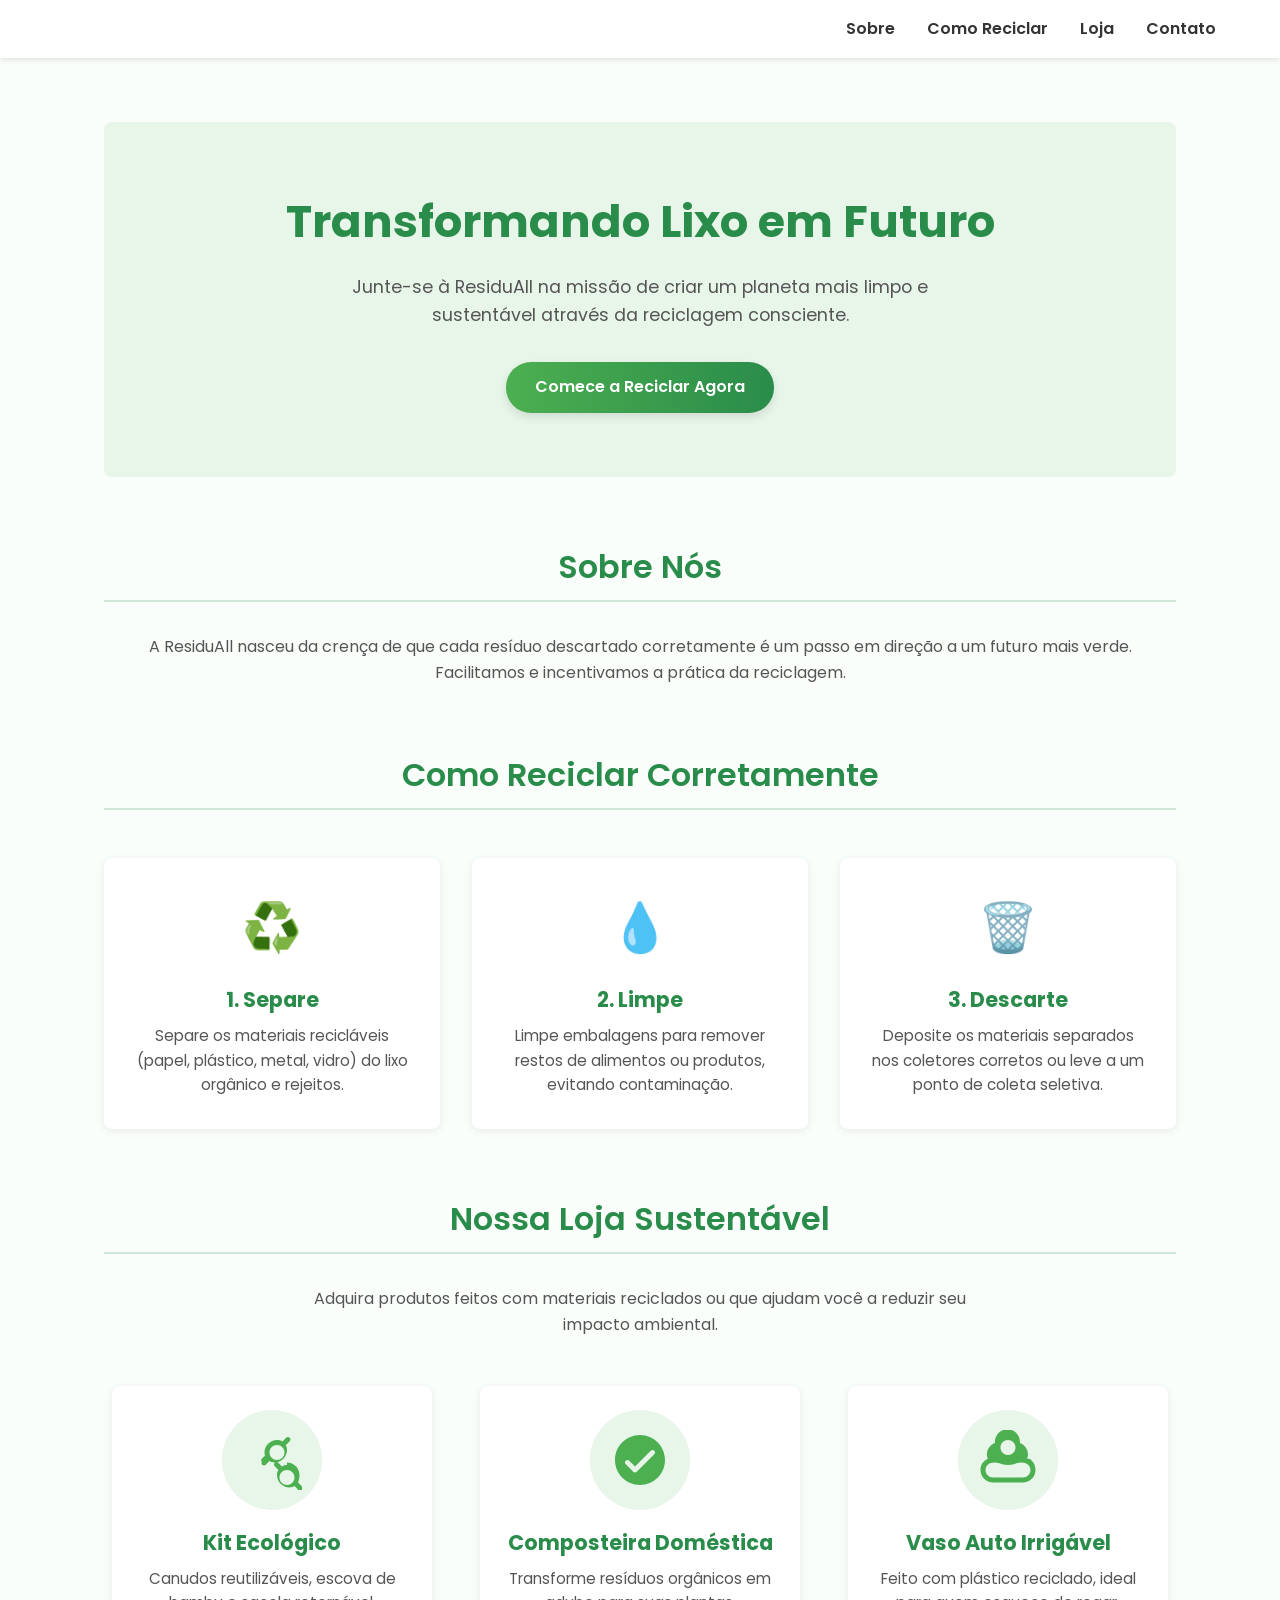
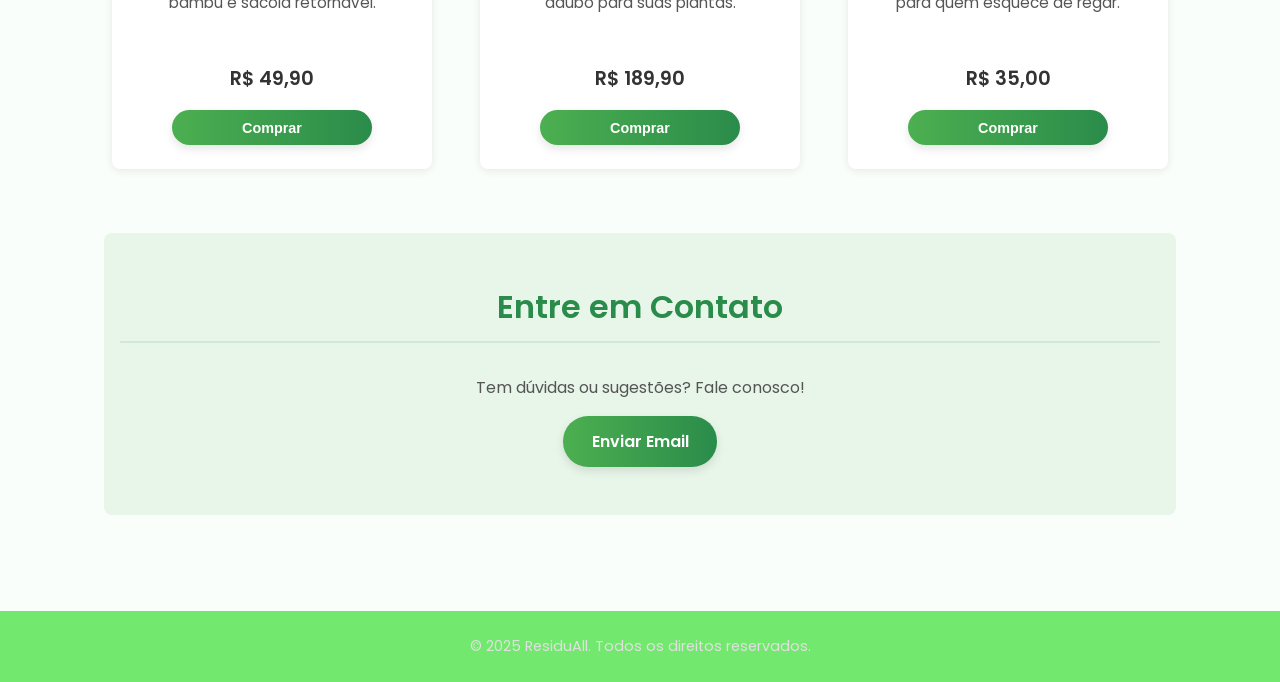
==== index.html @ ecb9c739 "commit inicial" ====
<!DOCTYPE html>
<html lang="pt-BR">
<head>
    <meta charset="UTF-8">
    <meta name="viewport" content="width=device-width, initial-scale=1.0">
    <title>ResiduAll - Reciclagem Inteligente</title>
    <link rel="stylesheet" href="style.css">
    <link rel="preconnect" href="https://fonts.googleapis.com">
    <link rel="preconnect" href="https://fonts.gstatic.com" crossorigin>
    <link href="https://fonts.googleapis.com/css2?family=Poppins:wght@300;400;600;700&display=swap" rel="stylesheet">
    <script type="importmap">
    
    </script>
</head>
<body>
    <header>
        <div class="logo-container">
            <svg id="logo residuall" viewBox="0 0 250 50" xmlns="http://www.w3.org/2000/svg">
                <defs>
                    <linearGradient id="logoGradient" x1="0%" y1="0%" x2="100%" y2="0%">
                        <stop offset="0%" style="stop-color:#2a8c4a; stop-opacity:1" />
                        <stop offset="100%" style="stop-color:#8fbc8f; stop-opacity:1" />
                    </linearGradient>
                </defs>
                 <path d="M 10 40 Q 15 15 30 20 T 45 40" fill="none" stroke="url(#logoGradient)" stroke-width="4" stroke-linecap="round"/>
                 <path d="M 30 20 Q 40 5 50 20" fill="none" stroke="url(#logoGradient)" stroke-width="3" stroke-linecap="round"/>
                 <text x="60" y="40" font-family="Poppins, sans-serif" font-size="30" font-weight="600" fill="#333">
                    Residu<tspan fill="#2a8c4a">All</tspan>
                 </text>
            </svg>
        </div>
        <nav>
            <ul>
                <li><a href="#sobre">Sobre</a></li>
                <li><a href="#como-reciclar">Como Reciclar</a></li>
                <li><a href="#loja">Loja</a></li>
                <li><a href="#contato">Contato</a></li>
            </ul>
        </nav>
    </header>

    <main>
        <section id="hero">
            <h1>Transformando Lixo em Futuro</h1>
            <p>Junte-se à ResiduAll na missão de criar um planeta mais limpo e sustentável através da reciclagem consciente.</p>
            <a href="#como-reciclar" class="cta-button">Comece a Reciclar Agora</a>
        </section>

        <section id="sobre">
            <h2>Sobre Nós</h2>
            <p>A ResiduAll nasceu da crença de que cada resíduo descartado corretamente é um passo em direção a um futuro mais verde. Facilitamos e incentivamos a prática da reciclagem.</p>
        </section>

        <section id="como-reciclar">
            <h2>Como Reciclar Corretamente</h2>
            <div class="recycling-steps">
                <div class="step">
                    <div class="step-icon">♻️</div>
                    <h3>1. Separe</h3>
                    <p>Separe os materiais recicláveis (papel, plástico, metal, vidro) do lixo orgânico e rejeitos.</p>
                </div>
                <div class="step">
                     <div class="step-icon">💧</div>
                    <h3>2. Limpe</h3>
                    <p>Limpe embalagens para remover restos de alimentos ou produtos, evitando contaminação.</p>
                </div>
                <div class="step">
                     <div class="step-icon">🗑️</div>
                    <h3>3. Descarte</h3>
                    <p>Deposite os materiais separados nos coletores corretos ou leve a um ponto de coleta seletiva.</p>
                </div>
            </div>
        </section>

        <section id="loja">
            <h2>Nossa Loja Sustentável</h2>
            <p>Adquira produtos feitos com materiais reciclados ou que ajudam você a reduzir seu impacto ambiental.</p>
            <div class="product-grid">
                <div class="product-card">
                    <div class="product-icon">
                        <svg xmlns="http://www.w3.org/2000/svg" viewBox="0 0 24 24" fill="currentColor" width="64" height="64"><path d="M17.618 5.968l1.453-1.453c.39-.391.39-1.023 0-1.414s-1.023-.39-1.414 0l-1.453 1.453C15.4 4.104 14.696 4 14 4c-2.757 0-5 2.243-5 5 0 .696.104 1.4.554 2.032l-1.453 1.453c-.39.39-.39 1.023 0 1.414.195.195.45.293.707.293s.512-.098.707-.293l1.453-1.453c.632.45 1.336.554 2.032.554 2.757 0 5-2.243 5-5 0-.696-.104-1.4-.554-2.032zm-3.618 6.032c-1.654 0-3-1.346-3-3s1.346-3 3-3 3 1.346 3 3-1.346 3-3 3zM9.446 9.968l-1.453 1.453c-.39.39-.39 1.023 0 1.414.195.195.45.293.707.293s.512-.098.707-.293l1.453-1.453C10.4 10.998 9.998 10.4 9.446 9.968zM18 14c-.696 0-1.4.104-2.032.554l-1.453-1.453c-.39-.39-1.023-.39-1.414 0s-.39 1.023 0 1.414l1.453 1.453C14.104 16.6 14 17.304 14 18c0 2.757 2.243 5 5 5 .696 0 1.4-.104 2.032-.554l1.453 1.453c.195.195.45.293.707.293s.512-.098.707-.293c.39-.39.39-1.023 0-1.414l-1.453-1.453C22.896 19.4 23 18.696 23 18c0-2.757-2.243-5-5-5zm0 8c-1.654 0-3-1.346-3-3s1.346-3 3-3 3 1.346 3 3-1.346 3-3 3z"/></svg>
                    </div>
                    <h3>Kit Ecológico</h3>
                    <p>Canudos reutilizáveis, escova de bambu e sacola retornável.</p>
                    <span class="product-price">R$ 49,90</span>
                    <button class="cta-button product-button">Comprar</button>
                </div>
                 <div class="product-card">
                    <div class="product-icon">
                         <svg xmlns="http://www.w3.org/2000/svg" viewBox="0 0 24 24" fill="currentColor" width="64" height="64"><path d="M12 2C6.486 2 2 6.486 2 12s4.486 10 10 10 10-4.486 10-10S17.514 2 12 2zm5.707 7.707l-7 7c-.195.195-.45.293-.707.293s-.512-.098-.707-.293l-3-3c-.39-.391-.39-1.023 0-1.414s1.023-.39 1.414 0L10 14.586l6.293-6.293c.39-.391 1.023-.39 1.414 0s.39 1.024 0 1.414z"/></svg>
                    </div>
                    <h3>Composteira Doméstica</h3>
                    <p>Transforme resíduos orgânicos em adubo para suas plantas.</p>
                    <span class="product-price">R$ 189,90</span>
                     <button class="cta-button product-button">Comprar</button>
                </div>
                 <div class="product-card">
                    <div class="product-icon">
                        <svg xmlns="http://www.w3.org/2000/svg" viewBox="0 0 24 24" fill="currentColor" width="64" height="64"><path d="M19.607 11.456c.22-.479.393-1.01.393-1.577 0-2.133-1.355-3.956-3.25-4.668.02-.16.027-.322.027-.487 0-2.757-2.243-5-5-5S6.77 2.024 6.77 4.724c0 .165.007.327.027.487-1.895.712-3.25 2.535-3.25 4.668 0 .567.173 1.098.393 1.577C1.863 12.43 1 14.12 1 16c0 2.757 2.243 5 5 5h12c2.757 0 5-2.243 5-5 0-1.88-.863-3.57-2.393-4.544zM18 19H6c-1.654 0-3-1.346-3-3 0-1.087.59-2.038 1.505-2.56C5.334 13.151 6.018 13 6.77 13c.75 0 1.434.151 2.055.44C9.455 13.75 10.687 14 12 14s2.545-.25 3.175-.56c.621-.289 1.305-.44 2.055-.44.752 0 1.436.151 2.057.44C20.41 13.962 21 14.913 21 16c0 1.654-1.346 3-3 3zM12 4c1.654 0 3 1.346 3 3s-1.346 3-3 3-3-1.346-3-3 1.346-3 3-3z"/></svg>
                    </div>
                    <h3>Vaso Auto Irrigável</h3>
                    <p>Feito com plástico reciclado, ideal para quem esquece de regar.</p>
                     <span class="product-price">R$ 35,00</span>
                    <button class="cta-button product-button">Comprar</button>
                </div>
            </div>
        </section>

         <section id="contato">
            <h2>Entre em Contato</h2>
            <p>Tem dúvidas ou sugestões? Fale conosco!</p>
            <a href="mailto:contato@residuall.eco" class="cta-button">Enviar Email</a>
        </section>
    </main>

    <footer>
        <p>&copy; 2025 ResiduAll. Todos os direitos reservados.</p>
    </footer>

    <script type="module" src="script.js"></script>
</body>
</html>
---- style.css ----
/* Reset and Basic Styles */
* {
    margin: 0;
    padding: 0;
    box-sizing: border-box;
}

html {
    scroll-behavior: smooth;
}

body {
    font-family: 'Poppins', sans-serif;
    line-height: 1.6;
    color: #333;
    background-color: #f9fefb; /* Light green-tinted white */
    display: flex;
    flex-direction: column;
    min-height: 100vh;
}

/* Header and Logo */
header {
    background-color: #ffffff;
    padding: 1rem 5%;
    display: flex;
    justify-content: space-between;
    align-items: center;
    box-shadow: 0 2px 5px rgba(0, 0, 0, 0.1);
    position: sticky;
    top: 0;
    z-index: 100;
}

.logo-container {
    display: flex;
    align-items: center;
}

#residua-logo {
    height: 40px; /* Adjust height as needed */
    width: auto;
}

/* Navigation */
nav ul {
    list-style: none;
    display: flex;
}

nav ul li {
    margin-left: 2rem;
}

nav ul li a {
    text-decoration: none;
    color: #333;
    font-weight: 600;
    transition: color 0.3s ease;
}

nav ul li a:hover,
nav ul li a:focus {
    color: #2a8c4a; /* Main green color */
}

/* Main Content */
main {
    flex-grow: 1;
    padding: 2rem 5%;
    max-width: 1200px;
    margin: 0 auto; /* Center content */
    width: 100%;
}

section {
    margin-bottom: 4rem;
    padding-top: 4rem; /* Offset for sticky header */
    margin-top: -4rem; /* Offset for sticky header */
}

h1, h2 {
    color: #2a8c4a; /* Main green color */
    margin-bottom: 1rem;
    text-align: center;
}

h1 {
    font-size: 2.8rem;
    font-weight: 700;
}

h2 {
    font-size: 2rem;
    font-weight: 600;
    border-bottom: 2px solid #d0e8d8; /* Light green underline */
    display: inline-block;
    padding-bottom: 0.5rem;
    margin-bottom: 2rem;
     /* Center the heading block */
    display: block;
    text-align: center;

}

p {
    margin-bottom: 1rem;
    color: #555;
    text-align: center;
}

/* Hero Section */
#hero {
    text-align: center;
    padding: 4rem 1rem;
    background-color: #e8f5e9; /* Very light green background */
    border-radius: 8px;
    margin-top: 2rem; /* Space below header */
}

#hero p {
    font-size: 1.1rem;
    margin-bottom: 2rem;
    max-width: 600px;
    margin-left: auto;
    margin-right: auto;
}

/* Call to Action Button */
.cta-button {
    display: inline-block;
    background: linear-gradient(90deg, #4caf50, #2a8c4a);
    color: #fff;
    padding: 0.8rem 1.8rem;
    border: none;
    border-radius: 25px; /* Pill shape */
    text-decoration: none;
    font-weight: 600;
    font-size: 1rem;
    cursor: pointer;
    transition: transform 0.3s ease, box-shadow 0.3s ease;
    box-shadow: 0 4px 10px rgba(0, 0, 0, 0.1);
    /* Ensure button text doesn't wrap weirdly */
    white-space: nowrap;
    text-align: center;
}

.cta-button:hover,
.cta-button:focus {
    transform: translateY(-3px);
    box-shadow: 0 6px 15px rgba(42, 140, 74, 0.4); /* Greenish shadow */
}


/* Recycling Steps Section */
.recycling-steps {
    display: flex;
    justify-content: space-around;
    gap: 2rem;
    flex-wrap: wrap; /* Allow wrapping on smaller screens */
    margin-top: 3rem;
}

.step {
    background-color: #ffffff;
    padding: 2rem;
    border-radius: 8px;
    box-shadow: 0 2px 8px rgba(0, 0, 0, 0.08);
    text-align: center;
    flex: 1; /* Distribute space */
    min-width: 250px; /* Minimum width before wrapping */
    transition: transform 0.3s ease, box-shadow 0.3s ease;
}

.step:hover {
    transform: translateY(-5px);
    box-shadow: 0 5px 15px rgba(0, 0, 0, 0.12);
}

.step-icon {
    font-size: 3rem; /* Adjust icon size */
    margin-bottom: 1rem;
    display: inline-block; /* Allow hover effects */
    transition: transform 0.3s ease;
}

.step:hover .step-icon {
    transform: scale(1.1);
}


.step h3 {
    font-size: 1.3rem;
    color: #2a8c4a;
    margin-bottom: 0.5rem;
}

.step p {
    font-size: 0.95rem;
    color: #555;
    text-align: center;
    /* Add some bottom margin if needed */
    margin-bottom: 0;
}

/* Shop Section */
#loja {
    padding-bottom: 4rem; /* Add some padding at the bottom */
}

#loja p {
    max-width: 700px;
    margin-left: auto;
    margin-right: auto;
    margin-bottom: 3rem;
}

.product-grid {
    display: grid;
    grid-template-columns: repeat(auto-fit, minmax(280px, 1fr)); /* Responsive grid */
    gap: 2rem;
    justify-items: center; /* Center items within their grid cells */
}

.product-card {
    background-color: #ffffff;
    padding: 1.5rem;
    border-radius: 8px;
    box-shadow: 0 2px 8px rgba(0, 0, 0, 0.08);
    text-align: center;
    display: flex;
    flex-direction: column;
    align-items: center;
    transition: transform 0.3s ease, box-shadow 0.3s ease;
    width: 100%; /* Make card take full width of grid cell */
    max-width: 320px; /* Optional: Limit max width */
}

.product-card:hover {
    transform: translateY(-5px);
    box-shadow: 0 5px 15px rgba(0, 0, 0, 0.12);
}

.product-icon {
    margin-bottom: 1rem;
    color: #4caf50; /* Use a green shade for icons */
    background-color: #e8f5e9; /* Light green background for icon */
    border-radius: 50%;
    width: 100px;
    height: 100px;
    display: flex;
    justify-content: center;
    align-items: center;
}

.product-icon svg {
    width: 60%;
    height: 60%;
}

.product-card h3 {
    font-size: 1.3rem;
    color: #2a8c4a;
    margin-bottom: 0.5rem;
}

.product-card p {
    font-size: 0.95rem;
    color: #555;
    margin-bottom: 1rem;
    flex-grow: 1; /* Allow description to push price/button down */
}

.product-price {
    display: block;
    font-size: 1.2rem;
    font-weight: 600;
    color: #333;
    margin-bottom: 1rem;
}

.product-button {
    /* Inherits .cta-button styles */
    padding: 0.6rem 1.5rem; /* Slightly smaller padding */
    font-size: 0.9rem;
    width: 80%; /* Make button wider */
    max-width: 200px; /* Limit max width */
}

/* Contact Section */
#contato {
    text-align: center;
    background-color: #e8f5e9; /* Light green background */
    padding: 3rem 1rem;
    border-radius: 8px;
}

/* Footer */
footer {
    background-color: #72e96e;
    color: #e0e0e0;
    text-align: center;
    padding: 1.5rem 5%;
    margin-top: auto; /* Push footer to bottom */
}

footer p {
    margin: 0;
    font-size: 0.9rem;
    color: #e0e0e0;
}

/* Responsive Adjustments */
@media (max-width: 768px) {
    header {
        flex-direction: column;
        padding: 1rem 5%;
    }

    .logo-container {
        margin-bottom: 0.5rem;
    }

    nav ul {
        margin-top: 0.5rem;
        justify-content: center;
        padding-left: 0; /* Remove default padding */
    }

    nav ul li {
        margin: 0 0.8rem;
    }

    h1 {
        font-size: 2.2rem;
    }

    h2 {
        font-size: 1.8rem;
    }

    .recycling-steps {
        flex-direction: column;
        align-items: center;
    }

    .step {
        width: 80%; /* Make steps take more width */
        max-width: 400px; /* Limit max width */
    }

    section {
         padding-top: 5.5rem; /* Adjust offset for taller header */
         margin-top: -5.5rem;
    }
}

@media (max-width: 480px) {
    h1 {
        font-size: 1.8rem;
    }
     h2 {
        font-size: 1.5rem;
    }

    nav ul li {
        margin: 0 0.5rem;
    }
     nav ul li a {
        font-size: 0.9rem;
    }

    .cta-button {
        padding: 0.7rem 1.5rem;
        font-size: 0.9rem;
    }
}

#pulsating-circle {
    width: 200px;
    height: 200px;
}

#pulsating-circle circle {
    fill: #ff6b6b;
    stroke: #c44d4d;
    stroke-width: 2;
    transform-origin: center; /* Set transform origin to the center */
    animation: pulse 2s infinite ease-in-out;
}

@keyframes pulse {
    0% {
        transform: scale(1);
        opacity: 1;
    }
    50% {
        transform: scale(1.2);
        opacity: 0.7;
        fill: #ff8f8f; /* Slightly lighter color */
    }
    100% {
        transform: scale(1);
        opacity: 1;
    }
}
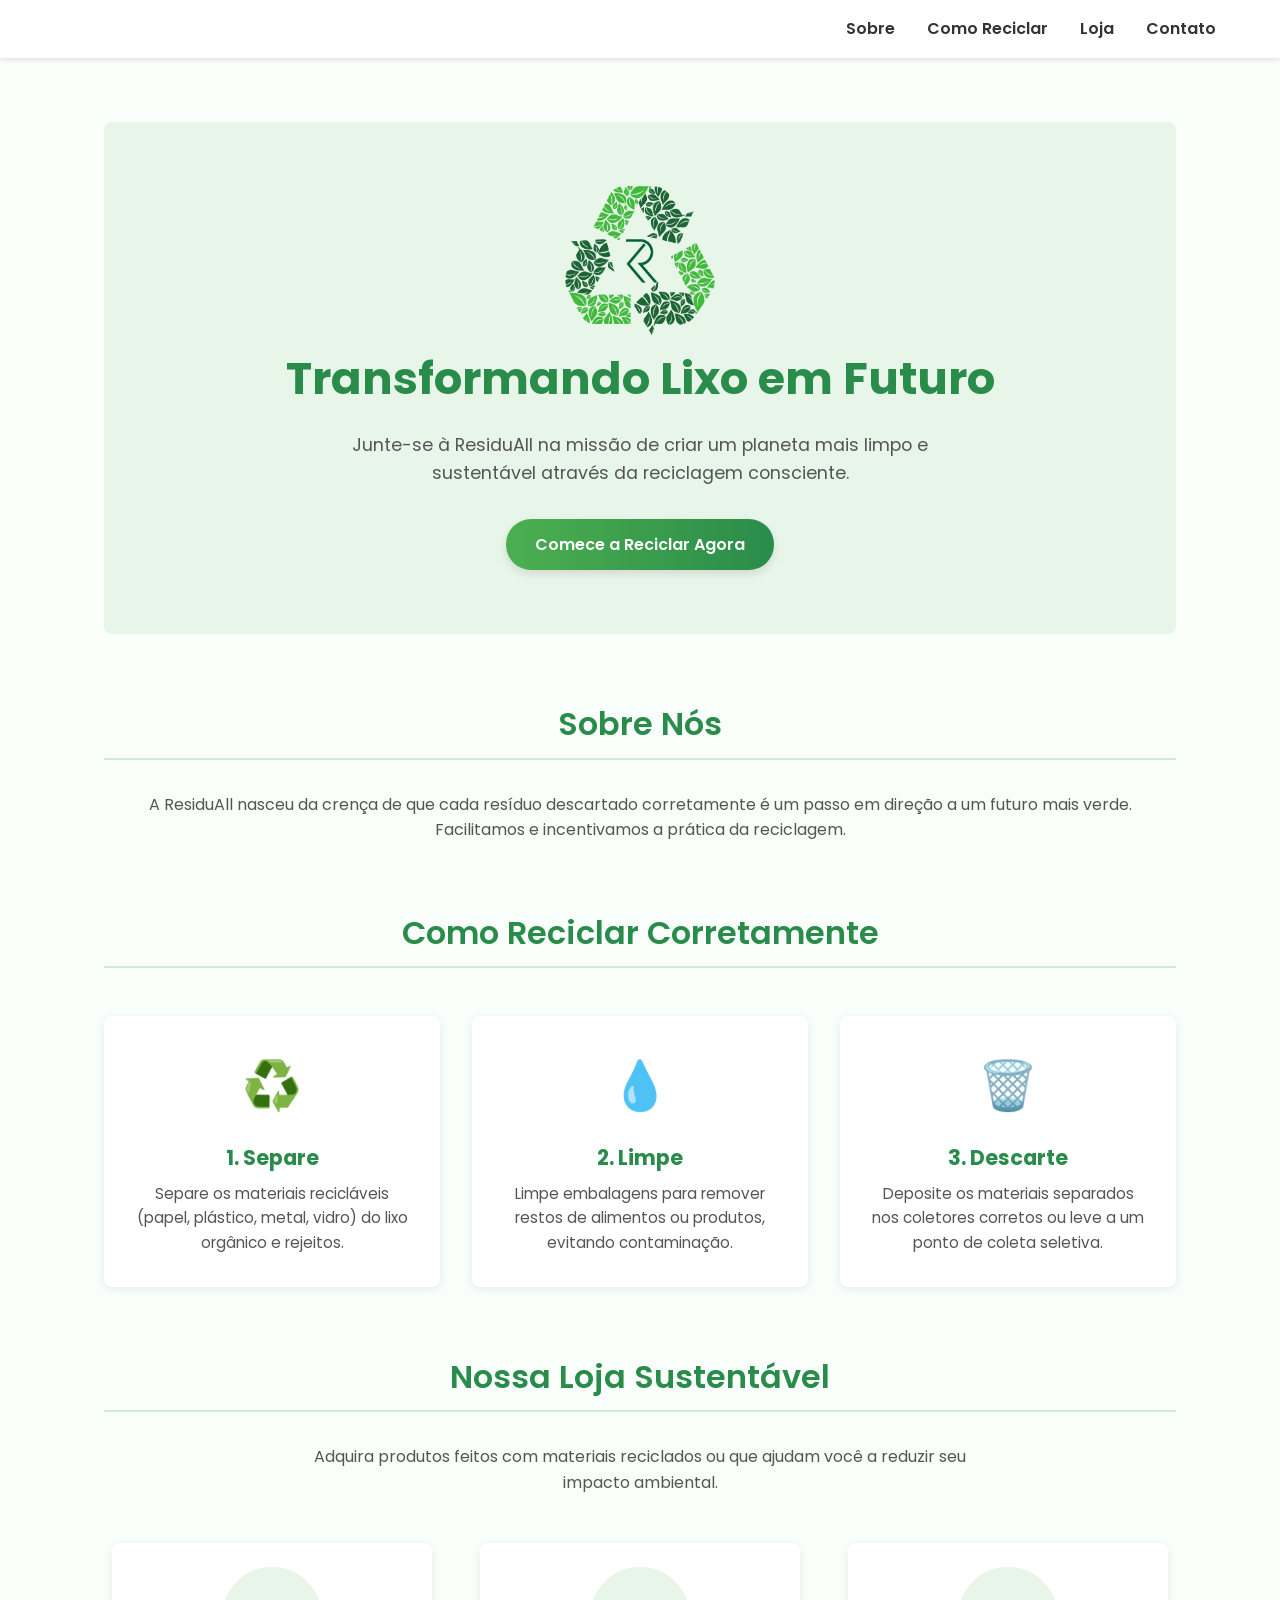
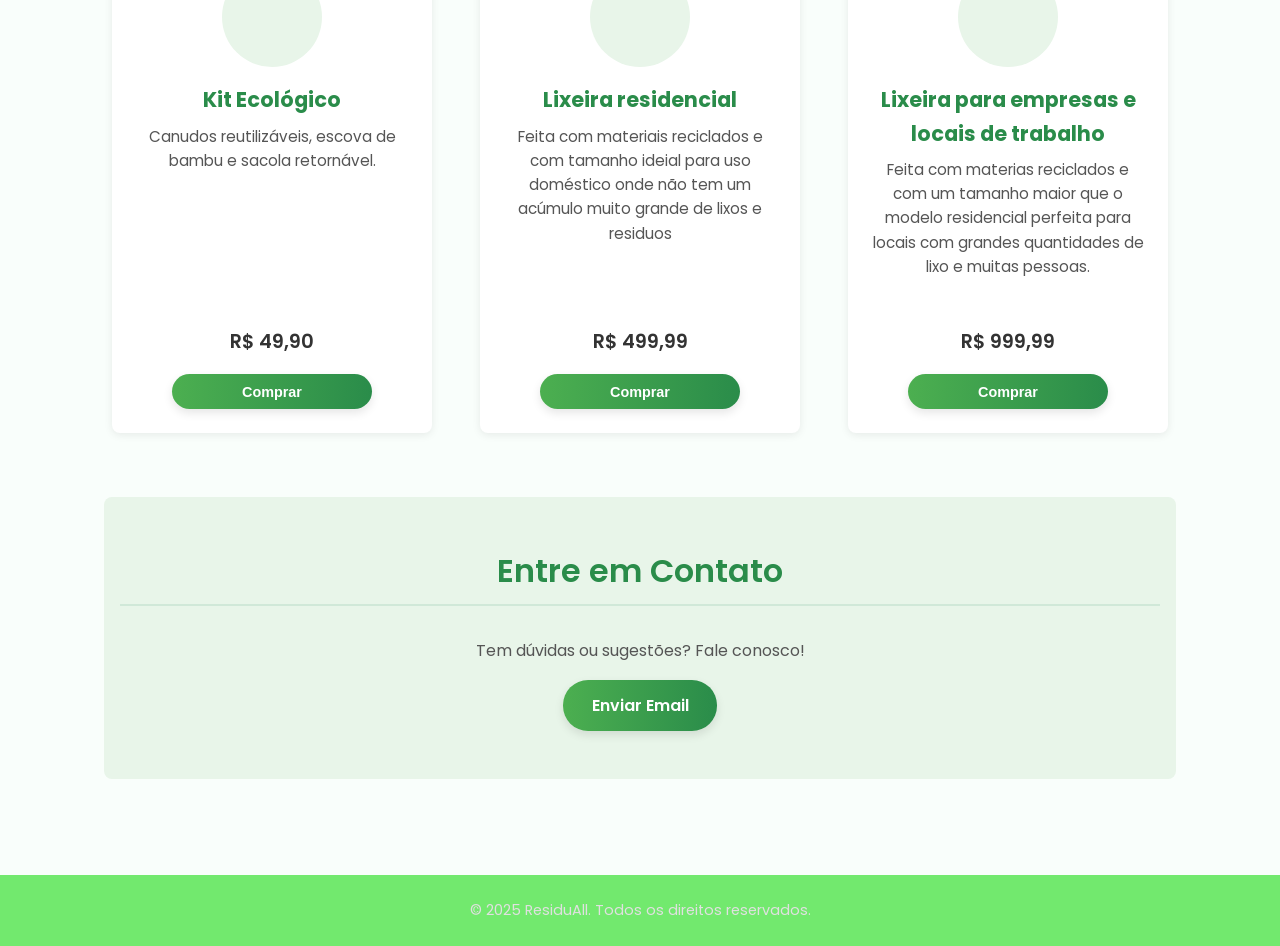
==== commit e63d9dc9: "fix: correção de bugs" ====
--- a/index.html
+++ b/index.html
@@ -9,6 +9,7 @@
     <link rel="preconnect" href="https://fonts.gstatic.com" crossorigin>
     <link href="https://fonts.googleapis.com/css2?family=Poppins:wght@300;400;600;700&display=swap" rel="stylesheet">
     <script type="importmap">
+
     
     </script>
 </head>
@@ -41,7 +42,10 @@
 
     <main>
         <section id="hero">
+
+            <img src="img/Logo ResiduAll.png" width="150px" height="150px" alt="">
             <h1>Transformando Lixo em Futuro</h1>
+
             <p>Junte-se à ResiduAll na missão de criar um planeta mais limpo e sustentável através da reciclagem consciente.</p>
             <a href="#como-reciclar" class="cta-button">Comece a Reciclar Agora</a>
         </section>
@@ -78,30 +82,30 @@
             <div class="product-grid">
                 <div class="product-card">
                     <div class="product-icon">
-                        <svg xmlns="http://www.w3.org/2000/svg" viewBox="0 0 24 24" fill="currentColor" width="64" height="64"><path d="M17.618 5.968l1.453-1.453c.39-.391.39-1.023 0-1.414s-1.023-.39-1.414 0l-1.453 1.453C15.4 4.104 14.696 4 14 4c-2.757 0-5 2.243-5 5 0 .696.104 1.4.554 2.032l-1.453 1.453c-.39.39-.39 1.023 0 1.414.195.195.45.293.707.293s.512-.098.707-.293l1.453-1.453c.632.45 1.336.554 2.032.554 2.757 0 5-2.243 5-5 0-.696-.104-1.4-.554-2.032zm-3.618 6.032c-1.654 0-3-1.346-3-3s1.346-3 3-3 3 1.346 3 3-1.346 3-3 3zM9.446 9.968l-1.453 1.453c-.39.39-.39 1.023 0 1.414.195.195.45.293.707.293s.512-.098.707-.293l1.453-1.453C10.4 10.998 9.998 10.4 9.446 9.968zM18 14c-.696 0-1.4.104-2.032.554l-1.453-1.453c-.39-.39-1.023-.39-1.414 0s-.39 1.023 0 1.414l1.453 1.453C14.104 16.6 14 17.304 14 18c0 2.757 2.243 5 5 5 .696 0 1.4-.104 2.032-.554l1.453 1.453c.195.195.45.293.707.293s.512-.098.707-.293c.39-.39.39-1.023 0-1.414l-1.453-1.453C22.896 19.4 23 18.696 23 18c0-2.757-2.243-5-5-5zm0 8c-1.654 0-3-1.346-3-3s1.346-3 3-3 3 1.346 3 3-1.346 3-3 3z"/></svg>
+                        
                     </div>
                     <h3>Kit Ecológico</h3>
                     <p>Canudos reutilizáveis, escova de bambu e sacola retornável.</p>
                     <span class="product-price">R$ 49,90</span>
-                    <button class="cta-button product-button">Comprar</button>
+                    <button class="cta-button product-button" onclick="document.location=''">Comprar</button>
                 </div>
                  <div class="product-card">
                     <div class="product-icon">
-                         <svg xmlns="http://www.w3.org/2000/svg" viewBox="0 0 24 24" fill="currentColor" width="64" height="64"><path d="M12 2C6.486 2 2 6.486 2 12s4.486 10 10 10 10-4.486 10-10S17.514 2 12 2zm5.707 7.707l-7 7c-.195.195-.45.293-.707.293s-.512-.098-.707-.293l-3-3c-.39-.391-.39-1.023 0-1.414s1.023-.39 1.414 0L10 14.586l6.293-6.293c.39-.391 1.023-.39 1.414 0s.39 1.024 0 1.414z"/></svg>
+                         
                     </div>
-                    <h3>Composteira Doméstica</h3>
-                    <p>Transforme resíduos orgânicos em adubo para suas plantas.</p>
-                    <span class="product-price">R$ 189,90</span>
-                     <button class="cta-button product-button">Comprar</button>
+                    <h3>Lixeira residencial</h3>
+                    <p>Feita com materiais reciclados e com tamanho ideial para uso doméstico onde não tem um acúmulo muito grande de lixos e residuos</p>
+                    <span class="product-price">R$ 499,99</span>
+                    <button class="cta-button product-button" onclick="document.location='lixeira_casa.html'">Comprar</button>
                 </div>
                  <div class="product-card">
                     <div class="product-icon">
-                        <svg xmlns="http://www.w3.org/2000/svg" viewBox="0 0 24 24" fill="currentColor" width="64" height="64"><path d="M19.607 11.456c.22-.479.393-1.01.393-1.577 0-2.133-1.355-3.956-3.25-4.668.02-.16.027-.322.027-.487 0-2.757-2.243-5-5-5S6.77 2.024 6.77 4.724c0 .165.007.327.027.487-1.895.712-3.25 2.535-3.25 4.668 0 .567.173 1.098.393 1.577C1.863 12.43 1 14.12 1 16c0 2.757 2.243 5 5 5h12c2.757 0 5-2.243 5-5 0-1.88-.863-3.57-2.393-4.544zM18 19H6c-1.654 0-3-1.346-3-3 0-1.087.59-2.038 1.505-2.56C5.334 13.151 6.018 13 6.77 13c.75 0 1.434.151 2.055.44C9.455 13.75 10.687 14 12 14s2.545-.25 3.175-.56c.621-.289 1.305-.44 2.055-.44.752 0 1.436.151 2.057.44C20.41 13.962 21 14.913 21 16c0 1.654-1.346 3-3 3zM12 4c1.654 0 3 1.346 3 3s-1.346 3-3 3-3-1.346-3-3 1.346-3 3-3z"/></svg>
+                        
                     </div>
-                    <h3>Vaso Auto Irrigável</h3>
-                    <p>Feito com plástico reciclado, ideal para quem esquece de regar.</p>
-                     <span class="product-price">R$ 35,00</span>
-                    <button class="cta-button product-button">Comprar</button>
+                    <h3>Lixeira para empresas e locais de trabalho</h3>
+                    <p>Feita com materias reciclados e com um tamanho maior que o modelo residencial perfeita para locais com grandes quantidades de lixo e muitas pessoas.</p>
+                     <span class="product-price">R$ 999,99</span>
+                     <button class="cta-button product-button" onclick="document.location='lixeira_trabalho.html'">Comprar</button>
                 </div>
             </div>
         </section>
@@ -109,7 +113,7 @@
          <section id="contato">
             <h2>Entre em Contato</h2>
             <p>Tem dúvidas ou sugestões? Fale conosco!</p>
-            <a href="mailto:contato@residuall.eco" class="cta-button">Enviar Email</a>
+            <a href="mailto:residuall88@gmail.com" class="cta-button">Enviar Email</a>
         </section>
     </main>
 
